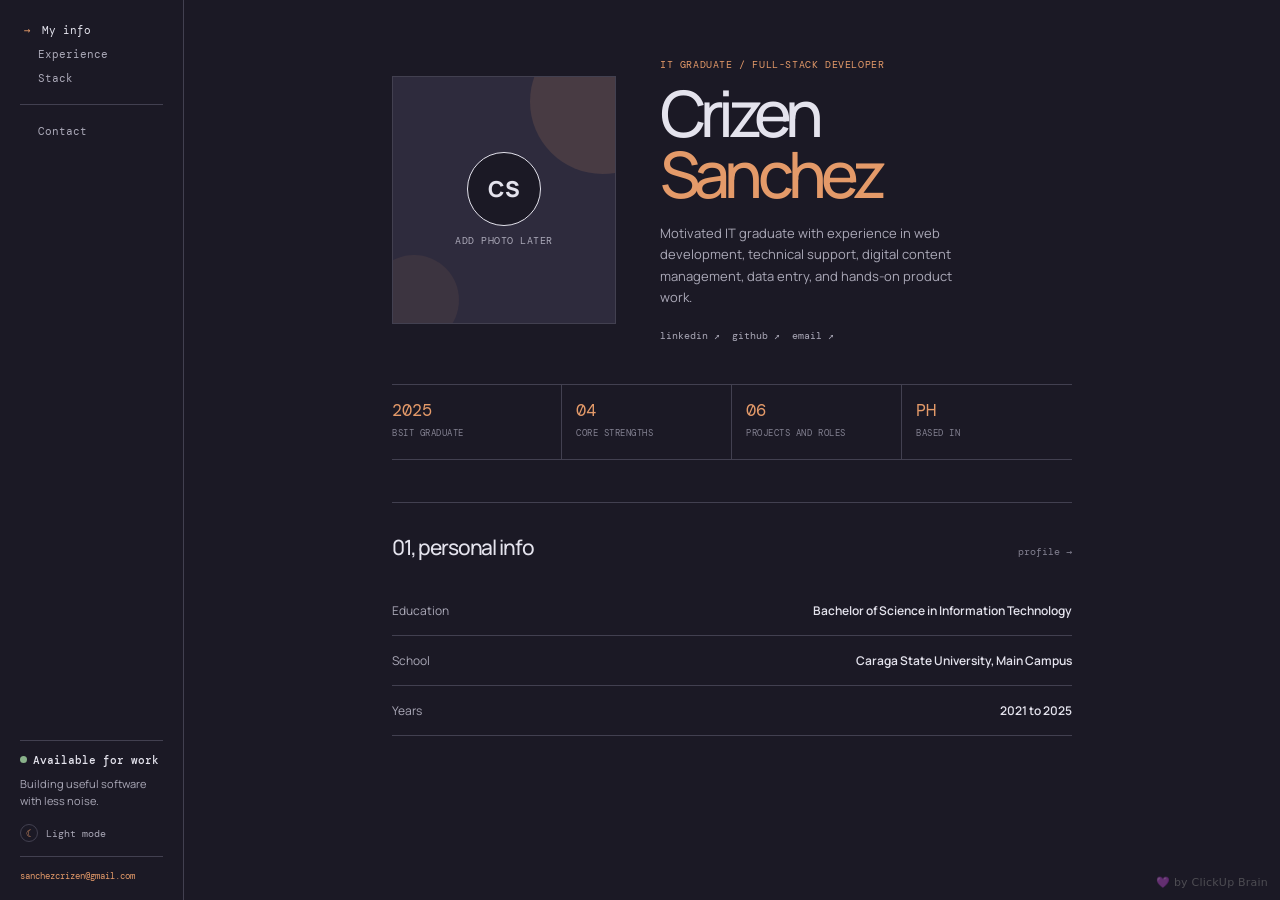
==== index.html @ 715af6ef "web" ====
<!doctype html>
<html lang="en" data-theme="dark">
<head>
<!-- skill:chrome -->
<style>
/* Credit line — bottom-right */
.design-ui-credit {
  position: fixed;
  bottom: 12px;
  right: 12px;
  font: 11px/1 system-ui, sans-serif;
  color: rgba(128,128,128,0.5);
  pointer-events: none;
  z-index: 2147483647;
  transition: opacity 0.4s ease;
  user-select: none;
  letter-spacing: 0.02em;
}

/* Hide chrome on touch devices */
@media (hover: none) {
  .design-ui-credit { display: none; }
}

/* Print fixes */
@media print {
  * {
    transition: none !important;
    animation: none !important;
    box-shadow: none !important;
  }
  body {
    print-color-adjust: exact;
    -webkit-print-color-adjust: exact;
  }
  .design-ui-credit { display: none !important; }
}

</style>
<script>
(function () {
    // Design-ui pages are single compositions, so the whole body is editable.
    function markEditable() {
        document.body.classList.add('artifact-editable');
    }

    // Credit badge with idle-fade. Hover devices only.
    function initChromeUI() {
        if (!matchMedia('(hover: hover)').matches) return;

        var credit = document.createElement('div');
        credit.className = 'design-ui-credit';
        credit.setAttribute('aria-hidden', 'true');
        credit.innerHTML = '\u{1F49C} by ClickUp Brain';
        document.body.appendChild(credit);

        var timer = null;
        var fade = function (out) { credit.style.opacity = out ? '0' : ''; };
        fade(true);
        var show = function () {
            fade(false);
            clearTimeout(timer);
            timer = setTimeout(function () { fade(true); }, 3000);
        };
        document.addEventListener('mousemove', show);
        show();
    }

    function init() {
        markEditable();
        initChromeUI();
    }

    if (document.readyState === 'loading') {
        document.addEventListener('DOMContentLoaded', init);
    } else {
        init();
    }
})();

</script>
<!-- /skill:chrome -->
<meta charset="UTF-8" />
<meta name="viewport" content="width=device-width, initial-scale=1.0" />
<meta name="description" content="Crizen Ronne B. Sanchez, IT graduate and full-stack web developer." />
<title>Crizen Sanchez | Portfolio</title>
<link rel="preconnect" href="https://fonts.googleapis.com" /><link rel="preconnect" href="https://fonts.gstatic.com" crossorigin />
<link href="https://fonts.googleapis.com/css2?family=DM+Mono:wght@400;500&family=Manrope:wght@400;500;600;700;800&display=swap" rel="stylesheet" />
<style>
:root{--bg:oklch(22% .024 292);--surface:oklch(26% .028 292);--surface2:oklch(30% .032 292);--ink:oklch(92% .014 292);--muted:oklch(74% .022 292);--soft:oklch(61% .024 292);--line:oklch(38% .028 292);--accent:oklch(75% .11 54);--green:oklch(72% .07 145);--mono:"DM Mono",monospace;--sans:"Manrope",system-ui,sans-serif;--sidebar:184px;--content:680px;--ease:cubic-bezier(.16,1,.3,1)}
:root[data-theme="light"]{--bg:oklch(98% .012 292);--surface:oklch(99% .006 292);--surface2:oklch(94% .022 292);--ink:oklch(24% .026 292);--muted:oklch(53% .024 292);--soft:oklch(67% .022 292);--line:oklch(88% .024 292);--accent:oklch(53% .14 42);--green:oklch(48% .09 145)}
*{box-sizing:border-box}html{min-width:320px;background:var(--bg);color-scheme:dark}html[data-theme="light"]{color-scheme:light}body{margin:0;background:var(--bg);color:var(--ink);font:14px/1.6 var(--sans);transition:background .26s ease,color .26s ease}a{color:inherit;text-decoration:none}button{font:inherit}h1,h2,h3,p{margin:0}h1,h2,h3{text-wrap:balance}.mono{font-family:var(--mono);letter-spacing:.04em}.muted{color:var(--muted)}button:focus-visible,a:focus-visible{outline:2px solid var(--accent);outline-offset:4px}
.sidebar{position:fixed;inset:0 auto 0 0;width:var(--sidebar);display:flex;flex-direction:column;justify-content:space-between;padding:19px 20px 18px;border-right:1px solid var(--line);background:var(--bg);z-index:10}.primary-nav{display:grid;gap:2px}.nav-group{display:grid;gap:2px;padding-bottom:15px;margin-bottom:13px;border-bottom:1px solid var(--line)}.nav-group:last-child{padding-bottom:0;margin-bottom:0;border:0}.nav-button{display:flex;align-items:center;gap:9px;width:100%;padding:4px 0;border:0;background:transparent;color:var(--muted);text-align:left;cursor:pointer;font:11px var(--mono);transition:color .15s,transform .18s var(--ease)}.nav-button:hover,.nav-button.active{color:var(--ink)}.nav-button.active{transform:translateX(4px)}.nav-button.active:before{content:"→";width:9px;color:var(--accent)}.nav-button:not(.active):before{content:"";width:9px}.sidebar-bottom{display:grid;gap:14px}.presence{display:grid;gap:8px;padding-top:12px;border-top:1px solid var(--line);color:var(--muted);font-size:11px}.presence strong{color:var(--ink);font:11px var(--mono);font-weight:500}.presence-row{display:flex;gap:6px;align-items:center}.dot{width:7px;height:7px;border-radius:50%;background:var(--green)}.theme-toggle{display:flex;align-items:center;gap:8px;width:100%;padding:0;border:0;background:transparent;color:var(--muted);cursor:pointer;text-align:left;font:10px var(--mono)}.theme-toggle:hover{color:var(--ink)}.theme-icon{width:18px;height:18px;display:grid;place-items:center;border:1px solid var(--line);border-radius:50%;color:var(--accent)}.sidebar-email{display:block;padding-top:13px;border-top:1px solid var(--line);font:9px var(--mono);overflow-wrap:anywhere;color:var(--accent)}
.main{min-height:100vh;margin-left:var(--sidebar);padding:58px 28px 100px}.content{width:min(var(--content),100%);margin:0 auto}.view{display:none;animation:enter .36s var(--ease) both}.view.active{display:block}@keyframes enter{from{opacity:0;transform:translateY(8px)}to{opacity:1;transform:none}}.home-header{display:grid;grid-template-columns:240px 1fr;gap:28px;align-items:center;padding-bottom:42px;border-bottom:1px solid var(--line)}.portrait{width:224px;height:248px;display:grid;place-items:center;position:relative;overflow:hidden;padding:0;border:1px solid var(--line);background:var(--surface2);color:var(--muted);cursor:pointer}.portrait:before{content:"";position:absolute;width:145px;height:145px;right:-60px;top:-48px;border-radius:50%;background:var(--accent);opacity:.14}.portrait:after{content:"";position:absolute;width:90px;height:90px;left:-24px;bottom:-22px;border-radius:50%;background:var(--accent);opacity:.08}.portrait-placeholder{display:grid;place-items:center;gap:8px;text-align:center;position:relative;z-index:1}.initials{width:74px;height:74px;display:grid;place-items:center;border:1px solid var(--ink);border-radius:50%;background:var(--bg);color:var(--ink);font-size:22px;font-weight:800}.portrait-placeholder span:last-child,.hint{font:10px var(--mono);letter-spacing:.05em;text-transform:uppercase}.portrait img{display:none;width:100%;height:100%;object-fit:cover;position:relative;z-index:2}.portrait.has-image .portrait-placeholder{display:none}.portrait.has-image img{display:block}.hint{position:absolute;right:10px;bottom:10px;left:10px;z-index:3;padding:8px;border:1px solid var(--line);background:var(--surface);color:var(--ink);opacity:0;transform:translateY(5px);transition:opacity .18s,transform .18s var(--ease)}.portrait:hover .hint,.portrait:focus-visible .hint{opacity:1;transform:none}.eyebrow{color:var(--accent);font:10px var(--mono);letter-spacing:.06em;text-transform:uppercase}.home-title{margin-top:11px;font-size:clamp(2.5rem,5vw,4.2rem);line-height:.96;letter-spacing:-.09em;font-weight:500}.home-title em,.page-title em{font-style:normal;color:var(--accent)}.home-copy{max-width:38ch;margin-top:18px;color:var(--muted);font-size:13px;line-height:1.65}.socials{display:flex;flex-wrap:wrap;gap:12px;margin-top:20px;color:var(--muted);font:10px var(--mono)}.socials a:hover,.email:hover{color:var(--accent)}.stats{display:grid;grid-template-columns:repeat(4,1fr);border-bottom:1px solid var(--line)}.stat{min-height:74px;padding:17px 12px 14px 0;border-right:1px solid var(--line)}.stat+.stat{padding-left:14px}.stat:last-child{border:0}.stat-value{display:block;color:var(--accent);font:17px/1 var(--mono)}.stat-label{display:block;margin-top:8px;color:var(--soft);font:9px var(--mono);letter-spacing:.06em;text-transform:uppercase}.rule{height:1px;margin:42px 0 34px;background:var(--line)}.kicker{display:flex;justify-content:space-between;gap:20px;align-items:baseline;margin-bottom:28px}.section-title{font-size:21px;line-height:1;letter-spacing:-.055em;font-weight:500}.section-note{color:var(--soft);font:10px var(--mono)}.page-title{font-size:30px;line-height:1;letter-spacing:-.07em;font-weight:500}.intro,.stack-intro{max-width:590px;margin-top:23px;color:var(--muted);line-height:1.7}.experience-list{position:relative;margin-top:34px;padding-left:56px}.experience-list:before{content:"";position:absolute;top:0;bottom:0;left:20px;width:1px;background:var(--line)}.experience-item{position:relative;padding-bottom:38px}.experience-item:last-child{padding-bottom:0}.badge{position:absolute;left:-56px;top:0;width:40px;height:40px;display:grid;place-items:center;border:1px solid var(--line);border-radius:11px;background:var(--surface);color:var(--accent);font:10px var(--mono)}.company{font-size:16px;font-weight:700;letter-spacing:-.03em}.role,.date{color:var(--muted);font:10px var(--mono)}.role{margin-top:4px}.date{margin-top:17px;color:var(--soft);text-transform:uppercase}.experience-item p{max-width:590px;margin-top:12px;color:var(--muted);line-height:1.7}.location{display:inline-flex;margin-top:10px;color:var(--accent);font:10px var(--mono)}.chips{display:flex;flex-wrap:wrap;gap:8px}.chip{padding:7px 9px;border:1px solid var(--line);border-radius:6px;color:var(--muted);font:10px var(--mono);background:var(--surface)}.stack-groups{display:grid;gap:10px;margin-top:36px}.stack-group{padding:20px;background:var(--surface);border:1px solid var(--line);border-radius:12px;transition:transform .18s var(--ease),border-color .18s ease}.stack-group:hover{transform:translateY(-3px);border-color:var(--accent)}.stack-group:first-child{border-top:2px solid var(--accent)}.stack-group-head{display:flex;align-items:baseline;justify-content:space-between;gap:16px;margin-bottom:16px}.stack-group-title{font-size:16px;letter-spacing:-.03em;font-weight:600}.stack-group-note{color:var(--soft);font:10px var(--mono);text-transform:uppercase}.stack-group .chip{background:var(--surface2)}.info-line{display:flex;justify-content:space-between;gap:20px;padding:15px 0;border-bottom:1px solid var(--line);color:var(--muted);font-size:12px}.info-line strong{color:var(--ink);font-weight:600;text-align:right}.contact-box{margin-top:44px;padding:25px 0;border-top:1px solid var(--line);border-bottom:1px solid var(--line);color:var(--muted)}.email{display:inline-flex;margin-top:23px;color:var(--ink);font:12px var(--mono);border-bottom:1px solid var(--accent)}.mobile-bar,.mobile-nav{display:none}
@media(max-width:760px){:root{--sidebar:0px}.sidebar{position:sticky;inset:0 0 auto;width:100%;height:auto;display:block;padding:15px 18px;border-right:0;border-bottom:1px solid var(--line)}.primary-nav,.sidebar-bottom{display:none}.mobile-bar{display:flex;align-items:center;justify-content:space-between;gap:12px;margin-top:0}.mobile-actions{display:flex;align-items:center;gap:14px}.mobile-bar button{padding:0;border:0;background:transparent;color:var(--muted);cursor:pointer;font:11px var(--mono)}.mobile-theme{display:inline-flex;align-items:center;gap:5px}.mobile-nav{margin-top:12px;padding-top:12px;border-top:1px solid var(--line)}.mobile-nav.open{display:grid;gap:4px}.mobile-nav .nav-button{padding:6px 0}.main{margin-left:0;padding:44px 20px 70px}.home-header{grid-template-columns:1fr;gap:25px}.portrait{width:160px;height:180px}.stats{grid-template-columns:repeat(2,1fr)}.stat:nth-child(2){border-right:0}.stat:nth-child(3),.stat:nth-child(4){border-top:1px solid var(--line)}.stat:nth-child(3){padding-left:0}.stat:nth-child(4){padding-left:14px}.stack-group-head{display:block}.stack-group-note{display:block;margin-top:6px}.info-line{display:block}.info-line strong{display:block;margin-top:4px;text-align:left}}
@media(prefers-reduced-motion:reduce){*,*::before,*::after{transition-duration:.01ms!important;animation-duration:.01ms!important}}
</style>
</head>
<body>
<aside class="sidebar"><div><nav class="primary-nav" aria-label="Portfolio navigation"><div class="nav-group"><button class="nav-button active" type="button" data-view="profile">My info</button><button class="nav-button" type="button" data-view="experience">Experience</button><button class="nav-button" type="button" data-view="stack">Stack</button></div><div class="nav-group"><button class="nav-button" type="button" data-view="contact">Contact</button></div></nav><div class="mobile-bar"><span class="mono muted">Portfolio / 2026</span><div class="mobile-actions"><button class="mobile-theme" id="mobile-theme-toggle" type="button" aria-pressed="false"><span id="mobile-theme-icon">☾</span><span id="mobile-theme-label">Light</span></button><button id="mobile-toggle" type="button" aria-expanded="false" aria-controls="mobile-nav">Menu +</button></div></div><nav class="mobile-nav" id="mobile-nav" aria-label="Mobile portfolio navigation"><button class="nav-button active" type="button" data-view="profile">My info</button><button class="nav-button" type="button" data-view="experience">Experience</button><button class="nav-button" type="button" data-view="stack">Stack</button><button class="nav-button" type="button" data-view="contact">Contact</button></nav></div><div class="sidebar-bottom"><div class="presence"><div class="presence-row"><span class="dot"></span><strong>Available for work</strong></div><span>Building useful software with less noise.</span></div><button class="theme-toggle" id="theme-toggle" type="button" aria-pressed="false"><span class="theme-icon" id="theme-icon">☾</span><span id="theme-label">Light mode</span></button><a class="sidebar-email" href="mailto:sanchezcrizen@gmail.com">sanchezcrizen@gmail.com</a></div></aside>
<main class="main"><div class="content">
<section class="view active" id="profile"><div class="home-header"><input id="photo-input" type="file" accept="image/*" hidden /><button class="portrait" id="portrait" type="button" aria-label="Choose a profile picture"><span class="portrait-placeholder"><span class="initials">CS</span><span>Add photo later</span></span><img id="photo" alt="Crizen Sanchez profile" /><span class="hint">Click to choose an image</span></button><div><div class="eyebrow">IT graduate / full-stack developer</div><h1 class="home-title">Crizen<br /><em>Sanchez</em></h1><p class="home-copy">Motivated IT graduate with experience in web development, technical support, digital content management, data entry, and hands-on product work.</p><div class="socials"><a href="https://www.linkedin.com/in/crizen-sanchez-63917b255" target="_blank" rel="noreferrer">linkedin ↗</a><a href="https://github.com/" target="_blank" rel="noreferrer">github ↗</a><a href="mailto:sanchezcrizen@gmail.com">email ↗</a></div></div></div><div class="stats"><div class="stat"><span class="stat-value">2025</span><span class="stat-label">BSIT graduate</span></div><div class="stat"><span class="stat-value">04</span><span class="stat-label">core strengths</span></div><div class="stat"><span class="stat-value">06</span><span class="stat-label">projects and roles</span></div><div class="stat"><span class="stat-value">PH</span><span class="stat-label">based in</span></div></div><div class="rule"></div><div class="kicker"><h2 class="section-title">01, personal info</h2><span class="section-note">profile →</span></div><div class="info-line"><span>Education</span><strong>Bachelor of Science in Information Technology</strong></div><div class="info-line"><span>School</span><strong>Caraga State University, Main Campus</strong></div><div class="info-line"><span>Years</span><strong>2021 to 2025</strong></div></section>
<section class="view" id="experience"><div class="eyebrow">from the resume</div><h1 class="page-title">Experience</h1><p class="intro">A mix of internships, support work, freelance testing, creative production, and product development.</p><div class="experience-list"><article class="experience-item"><div class="badge">01</div><h2 class="company">Clinic System</h2><div class="role">Project-based / frontend</div><div class="date">Current project</div><p>Developed a real-time queue dashboard with dynamic status updates, priority sorting, and live wait-time displays. Built responsive patient registration, tabbed patient profiles, multi-tab consultation flows, and reusable DataTable actions for Start, Hold, Resume, and No Show.</p><div class="chips" style="margin-top:14px"><span class="chip">Next.js</span><span class="chip">React</span><span class="chip">Supabase</span><span class="chip">TypeScript</span></div></article><article class="experience-item"><div class="badge">02</div><h2 class="company">AI Image and Video Content Generator</h2><div class="role">Creative production</div><div class="date">January 2026 to March 2026</div><p>Generated hyper-realistic AI images and videos using Google Flow, Nano Banana Pro, and Veo 3. Produced short-form video content from written scripts and managed a repeatable workflow delivering 6 or more finished videos and images per day.</p><div class="chips" style="margin-top:14px"><span class="chip">Google Flow</span><span class="chip">Nano Banana Pro</span><span class="chip">Veo 3</span></div></article><article class="experience-item"><div class="badge">03</div><h2 class="company">App Tester</h2><div class="role">Freelance / project-based</div><div class="date">Project-based</div><p>Tested application features for functionality and performance, documented bugs and crashes, evaluated user interfaces, followed test cases, and provided clear feedback to support development.</p><div class="chips" style="margin-top:14px"><span class="chip">QA testing</span><span class="chip">Bug reporting</span><span class="chip">UX review</span></div></article><article class="experience-item"><div class="badge">04</div><h2 class="company">Online Chat Support / Account Handler</h2><div class="role">Client support</div><div class="date">July 2025 to September 2025</div><p>Managed client accounts, responded to messages in real time, handled high-volume conversations while meeting response targets, followed communication guidelines, and assisted with online profiles and user interactions.</p></article><article class="experience-item"><div class="badge">05</div><h2 class="company">Technology Transfer and Licensing Office</h2><div class="role">Internship</div><div class="date">January 2025 to June 2025</div><a class="location" href="https://www.carsu.edu.ph/" target="_blank" rel="noreferrer">Caraga State University - Main ↗</a><p>Designed and launched a Google Site webpage, contributed to the CARAGA RAISE Program website and DOST PCAARRD RTMS content build-up, transferred IP files to the website, validated content with project leads, and supported the digital restructuring of the RAISE Program’s online presence.</p><div class="chips" style="margin-top:14px"><span class="chip">Web content</span><span class="chip">IP documentation</span><span class="chip">Google Sites</span></div></article></div></section>
<section class="view" id="stack"><div class="eyebrow">the tools behind the work</div><h1 class="page-title">Tech stack</h1><p class="stack-intro">Grouped by what you actually use, not a random pile of technologies.</p><div class="stack-groups"><section class="stack-group"><div class="stack-group-head"><h2 class="stack-group-title">Frontend development</h2><span class="stack-group-note">Interfaces and styling</span></div><div class="chips"><span class="chip">HTML</span><span class="chip">CSS</span><span class="chip">JavaScript</span><span class="chip">React.js</span><span class="chip">Next.js</span><span class="chip">Tailwind CSS</span></div></section><section class="stack-group"><div class="stack-group-head"><h2 class="stack-group-title">Backend and data</h2><span class="stack-group-note">Application logic</span></div><div class="chips"><span class="chip">Node.js</span><span class="chip">Express</span><span class="chip">Supabase</span><span class="chip">PostgreSQL</span><span class="chip">TypeScript</span><span class="chip">REST APIs</span></div></section><section class="stack-group"><div class="stack-group-head"><h2 class="stack-group-title">Programming foundations</h2><span class="stack-group-note">Languages</span></div><div class="chips"><span class="chip">C</span><span class="chip">Java</span><span class="chip">PHP</span></div></section><section class="stack-group"><div class="stack-group-head"><h2 class="stack-group-title">Testing and quality</h2><span class="stack-group-note">Reliable releases</span></div><div class="chips"><span class="chip">App testing</span><span class="chip">Test cases</span><span class="chip">Bug reporting</span><span class="chip">UX review</span><span class="chip">Attention to detail</span></div></section><section class="stack-group"><div class="stack-group-head"><h2 class="stack-group-title">Content and support</h2><span class="stack-group-note">Operations</span></div><div class="chips"><span class="chip">Google Sites</span><span class="chip">Web content management</span><span class="chip">Data entry</span><span class="chip">File management</span><span class="chip">Email and chat support</span><span class="chip">Technical support</span></div></section><section class="stack-group"><div class="stack-group-head"><h2 class="stack-group-title">AI creative tools</h2><span class="stack-group-note">Image and video</span></div><div class="chips"><span class="chip">Google Flow</span><span class="chip">Nano Banana Pro</span><span class="chip">Veo 3.1</span></div></section><section class="stack-group"><div class="stack-group-head"><h2 class="stack-group-title">Professional strengths</h2><span class="stack-group-note">How you work</span></div><div class="chips"><span class="chip">Critical thinking</span><span class="chip">Team collaboration</span><span class="chip">Fast learner</span></div></section></div></section>
<section class="view" id="contact"><div class="eyebrow">let’s talk</div><h1 class="page-title">Contact</h1><p class="intro">For web development, technical support, content work, app testing, or a good product problem.</p><div class="contact-box"><p>Kitcharao, 8609, Philippines</p><a class="email" href="mailto:sanchezcrizen@gmail.com">sanchezcrizen@gmail.com ↗</a><a class="email" href="https://www.linkedin.com/in/crizen-sanchez-63917b255" target="_blank" rel="noreferrer">linkedin.com/in/crizen-sanchez-63917b255 ↗</a></div></section>
</div></main>
<script>
(()=>{const root=document.documentElement,themeButtons=[document.getElementById('theme-toggle'),document.getElementById('mobile-theme-toggle')],themeLabel=document.getElementById('theme-label'),themeIcon=document.getElementById('theme-icon'),mobileThemeLabel=document.getElementById('mobile-theme-label'),mobileThemeIcon=document.getElementById('mobile-theme-icon'),mobileNav=document.getElementById('mobile-nav'),mobileToggle=document.getElementById('mobile-toggle'),views=[...document.querySelectorAll('.view')],buttons=[...document.querySelectorAll('[data-view]')];try{if(localStorage.getItem('crizen-theme')==='light')root.dataset.theme='light'}catch(e){}function sync(){const light=root.dataset.theme==='light';themeLabel.textContent=light?'Dark mode':'Light mode';themeIcon.textContent=light?'☀':'☾';mobileThemeLabel.textContent=light?'Dark':'Light';mobileThemeIcon.textContent=light?'☀':'☾';themeButtons.forEach(b=>b.setAttribute('aria-pressed',String(light)))}themeButtons.forEach(b=>b.addEventListener('click',()=>{root.dataset.theme=root.dataset.theme==='light'?'dark':'light';try{localStorage.setItem('crizen-theme',root.dataset.theme)}catch(e){}sync()}));sync();function show(name,hash=true){const target=document.getElementById(name)||document.getElementById('profile');views.forEach(v=>v.classList.toggle('active',v===target));buttons.forEach(b=>{const active=b.dataset.view===target.id;b.classList.toggle('active',active);if(active)b.setAttribute('aria-current','page');else b.removeAttribute('aria-current')});document.title=`${target.id==='profile'?'My info':target.querySelector('.page-title')?.textContent||target.id} | Crizen Sanchez`;mobileNav.classList.remove('open');mobileToggle.setAttribute('aria-expanded','false');mobileToggle.textContent='Menu +';if(hash){try{history.replaceState(null,'','#'+target.id)}catch(e){location.hash=target.id}}}buttons.forEach(b=>b.addEventListener('click',()=>show(b.dataset.view)));window.addEventListener('hashchange',()=>show(location.hash.slice(1),false));mobileToggle.addEventListener('click',()=>{const open=mobileNav.classList.toggle('open');mobileToggle.setAttribute('aria-expanded',String(open));mobileToggle.textContent=open?'Close ×':'Menu +'});const initial=location.hash.slice(1);show(['profile','experience','stack','contact'].includes(initial)?initial:'profile',false);const input=document.getElementById('photo-input'),portrait=document.getElementById('portrait'),photo=document.getElementById('photo');try{const saved=localStorage.getItem('crizen-photo');if(saved){photo.src=saved;portrait.classList.add('has-image')}}catch(e){}portrait.addEventListener('click',()=>input.click());input.addEventListener('change',e=>{const file=e.target.files&&e.target.files[0];if(!file||!file.type.startsWith('image/'))return;const reader=new FileReader();reader.onload=()=>{const result=String(reader.result);photo.src=result;portrait.classList.add('has-image');try{localStorage.setItem('crizen-photo',result)}catch(e){}};reader.readAsDataURL(file)})})();
</script>
</body>
</html>
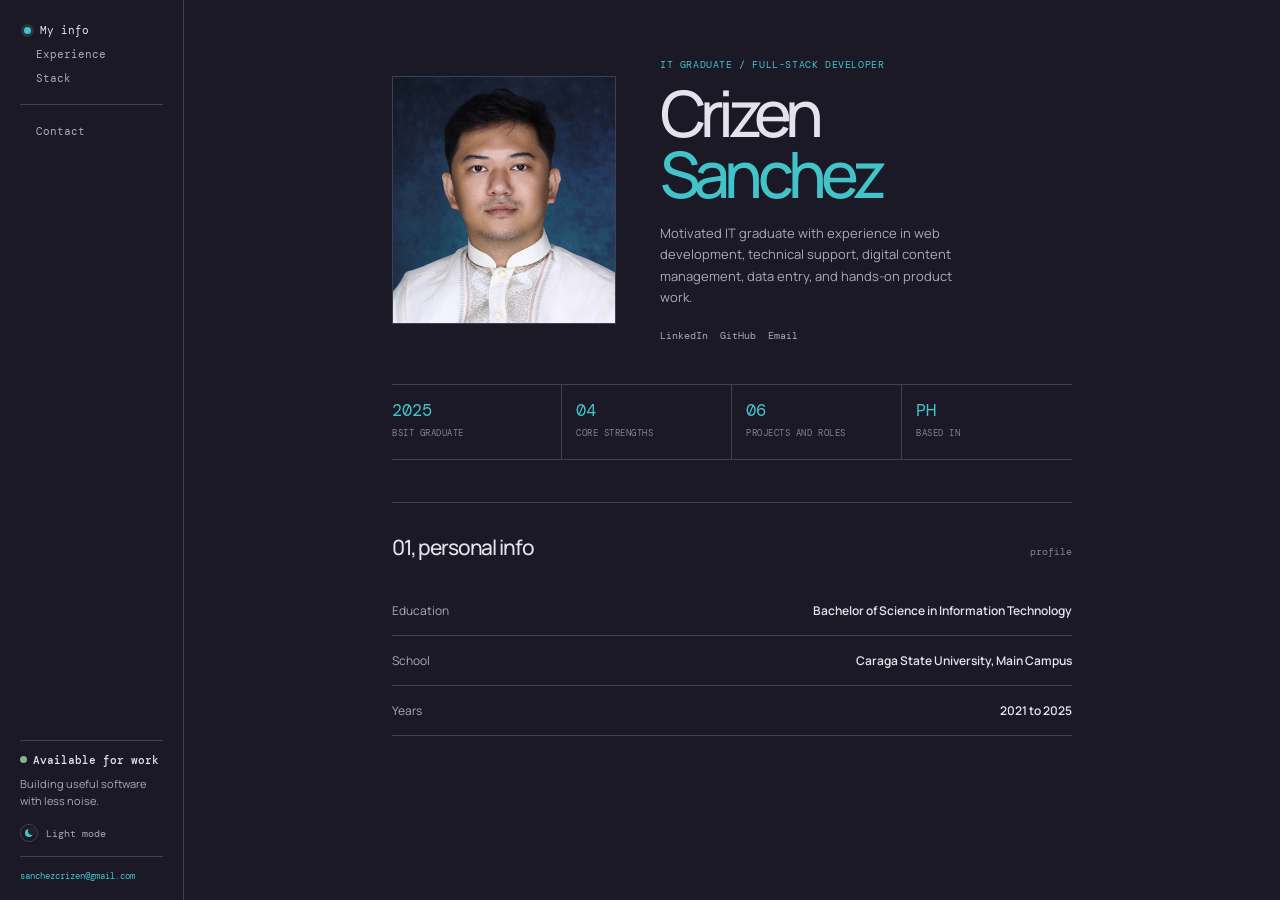
==== commit fc3c7a92: "ready" ====
--- a/index.html
+++ b/index.html
@@ -45,26 +45,7 @@
     }
 
     // Credit badge with idle-fade. Hover devices only.
-    function initChromeUI() {
-        if (!matchMedia('(hover: hover)').matches) return;
-
-        var credit = document.createElement('div');
-        credit.className = 'design-ui-credit';
-        credit.setAttribute('aria-hidden', 'true');
-        credit.innerHTML = '\u{1F49C} by ClickUp Brain';
-        document.body.appendChild(credit);
-
-        var timer = null;
-        var fade = function (out) { credit.style.opacity = out ? '0' : ''; };
-        fade(true);
-        var show = function () {
-            fade(false);
-            clearTimeout(timer);
-            timer = setTimeout(function () { fade(true); }, 3000);
-        };
-        document.addEventListener('mousemove', show);
-        show();
-    }
+    
 
     function init() {
         markEditable();
@@ -80,32 +61,110 @@
 
 </script>
 <!-- /skill:chrome -->
-<meta charset="UTF-8" />
-<meta name="viewport" content="width=device-width, initial-scale=1.0" />
-<meta name="description" content="Crizen Ronne B. Sanchez, IT graduate and full-stack web developer." />
-<title>Crizen Sanchez | Portfolio</title>
-<link rel="preconnect" href="https://fonts.googleapis.com" /><link rel="preconnect" href="https://fonts.gstatic.com" crossorigin />
-<link href="https://fonts.googleapis.com/css2?family=DM+Mono:wght@400;500&family=Manrope:wght@400;500;600;700;800&display=swap" rel="stylesheet" />
-<style>
-:root{--bg:oklch(22% .024 292);--surface:oklch(26% .028 292);--surface2:oklch(30% .032 292);--ink:oklch(92% .014 292);--muted:oklch(74% .022 292);--soft:oklch(61% .024 292);--line:oklch(38% .028 292);--accent:oklch(75% .11 54);--green:oklch(72% .07 145);--mono:"DM Mono",monospace;--sans:"Manrope",system-ui,sans-serif;--sidebar:184px;--content:680px;--ease:cubic-bezier(.16,1,.3,1)}
-:root[data-theme="light"]{--bg:oklch(98% .012 292);--surface:oklch(99% .006 292);--surface2:oklch(94% .022 292);--ink:oklch(24% .026 292);--muted:oklch(53% .024 292);--soft:oklch(67% .022 292);--line:oklch(88% .024 292);--accent:oklch(53% .14 42);--green:oklch(48% .09 145)}
-*{box-sizing:border-box}html{min-width:320px;background:var(--bg);color-scheme:dark}html[data-theme="light"]{color-scheme:light}body{margin:0;background:var(--bg);color:var(--ink);font:14px/1.6 var(--sans);transition:background .26s ease,color .26s ease}a{color:inherit;text-decoration:none}button{font:inherit}h1,h2,h3,p{margin:0}h1,h2,h3{text-wrap:balance}.mono{font-family:var(--mono);letter-spacing:.04em}.muted{color:var(--muted)}button:focus-visible,a:focus-visible{outline:2px solid var(--accent);outline-offset:4px}
-.sidebar{position:fixed;inset:0 auto 0 0;width:var(--sidebar);display:flex;flex-direction:column;justify-content:space-between;padding:19px 20px 18px;border-right:1px solid var(--line);background:var(--bg);z-index:10}.primary-nav{display:grid;gap:2px}.nav-group{display:grid;gap:2px;padding-bottom:15px;margin-bottom:13px;border-bottom:1px solid var(--line)}.nav-group:last-child{padding-bottom:0;margin-bottom:0;border:0}.nav-button{display:flex;align-items:center;gap:9px;width:100%;padding:4px 0;border:0;background:transparent;color:var(--muted);text-align:left;cursor:pointer;font:11px var(--mono);transition:color .15s,transform .18s var(--ease)}.nav-button:hover,.nav-button.active{color:var(--ink)}.nav-button.active{transform:translateX(4px)}.nav-button.active:before{content:"→";width:9px;color:var(--accent)}.nav-button:not(.active):before{content:"";width:9px}.sidebar-bottom{display:grid;gap:14px}.presence{display:grid;gap:8px;padding-top:12px;border-top:1px solid var(--line);color:var(--muted);font-size:11px}.presence strong{color:var(--ink);font:11px var(--mono);font-weight:500}.presence-row{display:flex;gap:6px;align-items:center}.dot{width:7px;height:7px;border-radius:50%;background:var(--green)}.theme-toggle{display:flex;align-items:center;gap:8px;width:100%;padding:0;border:0;background:transparent;color:var(--muted);cursor:pointer;text-align:left;font:10px var(--mono)}.theme-toggle:hover{color:var(--ink)}.theme-icon{width:18px;height:18px;display:grid;place-items:center;border:1px solid var(--line);border-radius:50%;color:var(--accent)}.sidebar-email{display:block;padding-top:13px;border-top:1px solid var(--line);font:9px var(--mono);overflow-wrap:anywhere;color:var(--accent)}
-.main{min-height:100vh;margin-left:var(--sidebar);padding:58px 28px 100px}.content{width:min(var(--content),100%);margin:0 auto}.view{display:none;animation:enter .36s var(--ease) both}.view.active{display:block}@keyframes enter{from{opacity:0;transform:translateY(8px)}to{opacity:1;transform:none}}.home-header{display:grid;grid-template-columns:240px 1fr;gap:28px;align-items:center;padding-bottom:42px;border-bottom:1px solid var(--line)}.portrait{width:224px;height:248px;display:grid;place-items:center;position:relative;overflow:hidden;padding:0;border:1px solid var(--line);background:var(--surface2);color:var(--muted);cursor:pointer}.portrait:before{content:"";position:absolute;width:145px;height:145px;right:-60px;top:-48px;border-radius:50%;background:var(--accent);opacity:.14}.portrait:after{content:"";position:absolute;width:90px;height:90px;left:-24px;bottom:-22px;border-radius:50%;background:var(--accent);opacity:.08}.portrait-placeholder{display:grid;place-items:center;gap:8px;text-align:center;position:relative;z-index:1}.initials{width:74px;height:74px;display:grid;place-items:center;border:1px solid var(--ink);border-radius:50%;background:var(--bg);color:var(--ink);font-size:22px;font-weight:800}.portrait-placeholder span:last-child,.hint{font:10px var(--mono);letter-spacing:.05em;text-transform:uppercase}.portrait img{display:none;width:100%;height:100%;object-fit:cover;position:relative;z-index:2}.portrait.has-image .portrait-placeholder{display:none}.portrait.has-image img{display:block}.hint{position:absolute;right:10px;bottom:10px;left:10px;z-index:3;padding:8px;border:1px solid var(--line);background:var(--surface);color:var(--ink);opacity:0;transform:translateY(5px);transition:opacity .18s,transform .18s var(--ease)}.portrait:hover .hint,.portrait:focus-visible .hint{opacity:1;transform:none}.eyebrow{color:var(--accent);font:10px var(--mono);letter-spacing:.06em;text-transform:uppercase}.home-title{margin-top:11px;font-size:clamp(2.5rem,5vw,4.2rem);line-height:.96;letter-spacing:-.09em;font-weight:500}.home-title em,.page-title em{font-style:normal;color:var(--accent)}.home-copy{max-width:38ch;margin-top:18px;color:var(--muted);font-size:13px;line-height:1.65}.socials{display:flex;flex-wrap:wrap;gap:12px;margin-top:20px;color:var(--muted);font:10px var(--mono)}.socials a:hover,.email:hover{color:var(--accent)}.stats{display:grid;grid-template-columns:repeat(4,1fr);border-bottom:1px solid var(--line)}.stat{min-height:74px;padding:17px 12px 14px 0;border-right:1px solid var(--line)}.stat+.stat{padding-left:14px}.stat:last-child{border:0}.stat-value{display:block;color:var(--accent);font:17px/1 var(--mono)}.stat-label{display:block;margin-top:8px;color:var(--soft);font:9px var(--mono);letter-spacing:.06em;text-transform:uppercase}.rule{height:1px;margin:42px 0 34px;background:var(--line)}.kicker{display:flex;justify-content:space-between;gap:20px;align-items:baseline;margin-bottom:28px}.section-title{font-size:21px;line-height:1;letter-spacing:-.055em;font-weight:500}.section-note{color:var(--soft);font:10px var(--mono)}.page-title{font-size:30px;line-height:1;letter-spacing:-.07em;font-weight:500}.intro,.stack-intro{max-width:590px;margin-top:23px;color:var(--muted);line-height:1.7}.experience-list{position:relative;margin-top:34px;padding-left:56px}.experience-list:before{content:"";position:absolute;top:0;bottom:0;left:20px;width:1px;background:var(--line)}.experience-item{position:relative;padding-bottom:38px}.experience-item:last-child{padding-bottom:0}.badge{position:absolute;left:-56px;top:0;width:40px;height:40px;display:grid;place-items:center;border:1px solid var(--line);border-radius:11px;background:var(--surface);color:var(--accent);font:10px var(--mono)}.company{font-size:16px;font-weight:700;letter-spacing:-.03em}.role,.date{color:var(--muted);font:10px var(--mono)}.role{margin-top:4px}.date{margin-top:17px;color:var(--soft);text-transform:uppercase}.experience-item p{max-width:590px;margin-top:12px;color:var(--muted);line-height:1.7}.location{display:inline-flex;margin-top:10px;color:var(--accent);font:10px var(--mono)}.chips{display:flex;flex-wrap:wrap;gap:8px}.chip{padding:7px 9px;border:1px solid var(--line);border-radius:6px;color:var(--muted);font:10px var(--mono);background:var(--surface)}.stack-groups{display:grid;gap:10px;margin-top:36px}.stack-group{padding:20px;background:var(--surface);border:1px solid var(--line);border-radius:12px;transition:transform .18s var(--ease),border-color .18s ease}.stack-group:hover{transform:translateY(-3px);border-color:var(--accent)}.stack-group:first-child{border-top:2px solid var(--accent)}.stack-group-head{display:flex;align-items:baseline;justify-content:space-between;gap:16px;margin-bottom:16px}.stack-group-title{font-size:16px;letter-spacing:-.03em;font-weight:600}.stack-group-note{color:var(--soft);font:10px var(--mono);text-transform:uppercase}.stack-group .chip{background:var(--surface2)}.info-line{display:flex;justify-content:space-between;gap:20px;padding:15px 0;border-bottom:1px solid var(--line);color:var(--muted);font-size:12px}.info-line strong{color:var(--ink);font-weight:600;text-align:right}.contact-box{margin-top:44px;padding:25px 0;border-top:1px solid var(--line);border-bottom:1px solid var(--line);color:var(--muted)}.email{display:inline-flex;margin-top:23px;color:var(--ink);font:12px var(--mono);border-bottom:1px solid var(--accent)}.mobile-bar,.mobile-nav{display:none}
-@media(max-width:760px){:root{--sidebar:0px}.sidebar{position:sticky;inset:0 0 auto;width:100%;height:auto;display:block;padding:15px 18px;border-right:0;border-bottom:1px solid var(--line)}.primary-nav,.sidebar-bottom{display:none}.mobile-bar{display:flex;align-items:center;justify-content:space-between;gap:12px;margin-top:0}.mobile-actions{display:flex;align-items:center;gap:14px}.mobile-bar button{padding:0;border:0;background:transparent;color:var(--muted);cursor:pointer;font:11px var(--mono)}.mobile-theme{display:inline-flex;align-items:center;gap:5px}.mobile-nav{margin-top:12px;padding-top:12px;border-top:1px solid var(--line)}.mobile-nav.open{display:grid;gap:4px}.mobile-nav .nav-button{padding:6px 0}.main{margin-left:0;padding:44px 20px 70px}.home-header{grid-template-columns:1fr;gap:25px}.portrait{width:160px;height:180px}.stats{grid-template-columns:repeat(2,1fr)}.stat:nth-child(2){border-right:0}.stat:nth-child(3),.stat:nth-child(4){border-top:1px solid var(--line)}.stat:nth-child(3){padding-left:0}.stat:nth-child(4){padding-left:14px}.stack-group-head{display:block}.stack-group-note{display:block;margin-top:6px}.info-line{display:block}.info-line strong{display:block;margin-top:4px;text-align:left}}
-@media(prefers-reduced-motion:reduce){*,*::before,*::after{transition-duration:.01ms!important;animation-duration:.01ms!important}}
-</style>
+  <meta charset="UTF-8" />
+  <meta name="viewport" content="width=device-width, initial-scale=1.0" />
+  <meta name="description" content="Crizen Ronne B. Sanchez, IT graduate and full-stack web developer." />
+  <title>Crizen Sanchez | Portfolio</title>
+  <link rel="preconnect" href="https://fonts.googleapis.com" />
+  <link rel="preconnect" href="https://fonts.gstatic.com" crossorigin />
+  <link href="https://fonts.googleapis.com/css2?family=DM+Mono:wght@400;500&family=Manrope:wght@400;500;600;700;800&display=swap" rel="stylesheet" />
+  <link rel="stylesheet" href="styles.css" />
 </head>
 <body>
-<aside class="sidebar"><div><nav class="primary-nav" aria-label="Portfolio navigation"><div class="nav-group"><button class="nav-button active" type="button" data-view="profile">My info</button><button class="nav-button" type="button" data-view="experience">Experience</button><button class="nav-button" type="button" data-view="stack">Stack</button></div><div class="nav-group"><button class="nav-button" type="button" data-view="contact">Contact</button></div></nav><div class="mobile-bar"><span class="mono muted">Portfolio / 2026</span><div class="mobile-actions"><button class="mobile-theme" id="mobile-theme-toggle" type="button" aria-pressed="false"><span id="mobile-theme-icon">☾</span><span id="mobile-theme-label">Light</span></button><button id="mobile-toggle" type="button" aria-expanded="false" aria-controls="mobile-nav">Menu +</button></div></div><nav class="mobile-nav" id="mobile-nav" aria-label="Mobile portfolio navigation"><button class="nav-button active" type="button" data-view="profile">My info</button><button class="nav-button" type="button" data-view="experience">Experience</button><button class="nav-button" type="button" data-view="stack">Stack</button><button class="nav-button" type="button" data-view="contact">Contact</button></nav></div><div class="sidebar-bottom"><div class="presence"><div class="presence-row"><span class="dot"></span><strong>Available for work</strong></div><span>Building useful software with less noise.</span></div><button class="theme-toggle" id="theme-toggle" type="button" aria-pressed="false"><span class="theme-icon" id="theme-icon">☾</span><span id="theme-label">Light mode</span></button><a class="sidebar-email" href="mailto:sanchezcrizen@gmail.com">sanchezcrizen@gmail.com</a></div></aside>
-<main class="main"><div class="content">
-<section class="view active" id="profile"><div class="home-header"><input id="photo-input" type="file" accept="image/*" hidden /><button class="portrait" id="portrait" type="button" aria-label="Choose a profile picture"><span class="portrait-placeholder"><span class="initials">CS</span><span>Add photo later</span></span><img id="photo" alt="Crizen Sanchez profile" /><span class="hint">Click to choose an image</span></button><div><div class="eyebrow">IT graduate / full-stack developer</div><h1 class="home-title">Crizen<br /><em>Sanchez</em></h1><p class="home-copy">Motivated IT graduate with experience in web development, technical support, digital content management, data entry, and hands-on product work.</p><div class="socials"><a href="https://www.linkedin.com/in/crizen-sanchez-63917b255" target="_blank" rel="noreferrer">linkedin ↗</a><a href="https://github.com/" target="_blank" rel="noreferrer">github ↗</a><a href="mailto:sanchezcrizen@gmail.com">email ↗</a></div></div></div><div class="stats"><div class="stat"><span class="stat-value">2025</span><span class="stat-label">BSIT graduate</span></div><div class="stat"><span class="stat-value">04</span><span class="stat-label">core strengths</span></div><div class="stat"><span class="stat-value">06</span><span class="stat-label">projects and roles</span></div><div class="stat"><span class="stat-value">PH</span><span class="stat-label">based in</span></div></div><div class="rule"></div><div class="kicker"><h2 class="section-title">01, personal info</h2><span class="section-note">profile →</span></div><div class="info-line"><span>Education</span><strong>Bachelor of Science in Information Technology</strong></div><div class="info-line"><span>School</span><strong>Caraga State University, Main Campus</strong></div><div class="info-line"><span>Years</span><strong>2021 to 2025</strong></div></section>
-<section class="view" id="experience"><div class="eyebrow">from the resume</div><h1 class="page-title">Experience</h1><p class="intro">A mix of internships, support work, freelance testing, creative production, and product development.</p><div class="experience-list"><article class="experience-item"><div class="badge">01</div><h2 class="company">Clinic System</h2><div class="role">Project-based / frontend</div><div class="date">Current project</div><p>Developed a real-time queue dashboard with dynamic status updates, priority sorting, and live wait-time displays. Built responsive patient registration, tabbed patient profiles, multi-tab consultation flows, and reusable DataTable actions for Start, Hold, Resume, and No Show.</p><div class="chips" style="margin-top:14px"><span class="chip">Next.js</span><span class="chip">React</span><span class="chip">Supabase</span><span class="chip">TypeScript</span></div></article><article class="experience-item"><div class="badge">02</div><h2 class="company">AI Image and Video Content Generator</h2><div class="role">Creative production</div><div class="date">January 2026 to March 2026</div><p>Generated hyper-realistic AI images and videos using Google Flow, Nano Banana Pro, and Veo 3. Produced short-form video content from written scripts and managed a repeatable workflow delivering 6 or more finished videos and images per day.</p><div class="chips" style="margin-top:14px"><span class="chip">Google Flow</span><span class="chip">Nano Banana Pro</span><span class="chip">Veo 3</span></div></article><article class="experience-item"><div class="badge">03</div><h2 class="company">App Tester</h2><div class="role">Freelance / project-based</div><div class="date">Project-based</div><p>Tested application features for functionality and performance, documented bugs and crashes, evaluated user interfaces, followed test cases, and provided clear feedback to support development.</p><div class="chips" style="margin-top:14px"><span class="chip">QA testing</span><span class="chip">Bug reporting</span><span class="chip">UX review</span></div></article><article class="experience-item"><div class="badge">04</div><h2 class="company">Online Chat Support / Account Handler</h2><div class="role">Client support</div><div class="date">July 2025 to September 2025</div><p>Managed client accounts, responded to messages in real time, handled high-volume conversations while meeting response targets, followed communication guidelines, and assisted with online profiles and user interactions.</p></article><article class="experience-item"><div class="badge">05</div><h2 class="company">Technology Transfer and Licensing Office</h2><div class="role">Internship</div><div class="date">January 2025 to June 2025</div><a class="location" href="https://www.carsu.edu.ph/" target="_blank" rel="noreferrer">Caraga State University - Main ↗</a><p>Designed and launched a Google Site webpage, contributed to the CARAGA RAISE Program website and DOST PCAARRD RTMS content build-up, transferred IP files to the website, validated content with project leads, and supported the digital restructuring of the RAISE Program’s online presence.</p><div class="chips" style="margin-top:14px"><span class="chip">Web content</span><span class="chip">IP documentation</span><span class="chip">Google Sites</span></div></article></div></section>
-<section class="view" id="stack"><div class="eyebrow">the tools behind the work</div><h1 class="page-title">Tech stack</h1><p class="stack-intro">Grouped by what you actually use, not a random pile of technologies.</p><div class="stack-groups"><section class="stack-group"><div class="stack-group-head"><h2 class="stack-group-title">Frontend development</h2><span class="stack-group-note">Interfaces and styling</span></div><div class="chips"><span class="chip">HTML</span><span class="chip">CSS</span><span class="chip">JavaScript</span><span class="chip">React.js</span><span class="chip">Next.js</span><span class="chip">Tailwind CSS</span></div></section><section class="stack-group"><div class="stack-group-head"><h2 class="stack-group-title">Backend and data</h2><span class="stack-group-note">Application logic</span></div><div class="chips"><span class="chip">Node.js</span><span class="chip">Express</span><span class="chip">Supabase</span><span class="chip">PostgreSQL</span><span class="chip">TypeScript</span><span class="chip">REST APIs</span></div></section><section class="stack-group"><div class="stack-group-head"><h2 class="stack-group-title">Programming foundations</h2><span class="stack-group-note">Languages</span></div><div class="chips"><span class="chip">C</span><span class="chip">Java</span><span class="chip">PHP</span></div></section><section class="stack-group"><div class="stack-group-head"><h2 class="stack-group-title">Testing and quality</h2><span class="stack-group-note">Reliable releases</span></div><div class="chips"><span class="chip">App testing</span><span class="chip">Test cases</span><span class="chip">Bug reporting</span><span class="chip">UX review</span><span class="chip">Attention to detail</span></div></section><section class="stack-group"><div class="stack-group-head"><h2 class="stack-group-title">Content and support</h2><span class="stack-group-note">Operations</span></div><div class="chips"><span class="chip">Google Sites</span><span class="chip">Web content management</span><span class="chip">Data entry</span><span class="chip">File management</span><span class="chip">Email and chat support</span><span class="chip">Technical support</span></div></section><section class="stack-group"><div class="stack-group-head"><h2 class="stack-group-title">AI creative tools</h2><span class="stack-group-note">Image and video</span></div><div class="chips"><span class="chip">Google Flow</span><span class="chip">Nano Banana Pro</span><span class="chip">Veo 3.1</span></div></section><section class="stack-group"><div class="stack-group-head"><h2 class="stack-group-title">Professional strengths</h2><span class="stack-group-note">How you work</span></div><div class="chips"><span class="chip">Critical thinking</span><span class="chip">Team collaboration</span><span class="chip">Fast learner</span></div></section></div></section>
-<section class="view" id="contact"><div class="eyebrow">let’s talk</div><h1 class="page-title">Contact</h1><p class="intro">For web development, technical support, content work, app testing, or a good product problem.</p><div class="contact-box"><p>Kitcharao, 8609, Philippines</p><a class="email" href="mailto:sanchezcrizen@gmail.com">sanchezcrizen@gmail.com ↗</a><a class="email" href="https://www.linkedin.com/in/crizen-sanchez-63917b255" target="_blank" rel="noreferrer">linkedin.com/in/crizen-sanchez-63917b255 ↗</a></div></section>
-</div></main>
-<script>
-(()=>{const root=document.documentElement,themeButtons=[document.getElementById('theme-toggle'),document.getElementById('mobile-theme-toggle')],themeLabel=document.getElementById('theme-label'),themeIcon=document.getElementById('theme-icon'),mobileThemeLabel=document.getElementById('mobile-theme-label'),mobileThemeIcon=document.getElementById('mobile-theme-icon'),mobileNav=document.getElementById('mobile-nav'),mobileToggle=document.getElementById('mobile-toggle'),views=[...document.querySelectorAll('.view')],buttons=[...document.querySelectorAll('[data-view]')];try{if(localStorage.getItem('crizen-theme')==='light')root.dataset.theme='light'}catch(e){}function sync(){const light=root.dataset.theme==='light';themeLabel.textContent=light?'Dark mode':'Light mode';themeIcon.textContent=light?'☀':'☾';mobileThemeLabel.textContent=light?'Dark':'Light';mobileThemeIcon.textContent=light?'☀':'☾';themeButtons.forEach(b=>b.setAttribute('aria-pressed',String(light)))}themeButtons.forEach(b=>b.addEventListener('click',()=>{root.dataset.theme=root.dataset.theme==='light'?'dark':'light';try{localStorage.setItem('crizen-theme',root.dataset.theme)}catch(e){}sync()}));sync();function show(name,hash=true){const target=document.getElementById(name)||document.getElementById('profile');views.forEach(v=>v.classList.toggle('active',v===target));buttons.forEach(b=>{const active=b.dataset.view===target.id;b.classList.toggle('active',active);if(active)b.setAttribute('aria-current','page');else b.removeAttribute('aria-current')});document.title=`${target.id==='profile'?'My info':target.querySelector('.page-title')?.textContent||target.id} | Crizen Sanchez`;mobileNav.classList.remove('open');mobileToggle.setAttribute('aria-expanded','false');mobileToggle.textContent='Menu +';if(hash){try{history.replaceState(null,'','#'+target.id)}catch(e){location.hash=target.id}}}buttons.forEach(b=>b.addEventListener('click',()=>show(b.dataset.view)));window.addEventListener('hashchange',()=>show(location.hash.slice(1),false));mobileToggle.addEventListener('click',()=>{const open=mobileNav.classList.toggle('open');mobileToggle.setAttribute('aria-expanded',String(open));mobileToggle.textContent=open?'Close ×':'Menu +'});const initial=location.hash.slice(1);show(['profile','experience','stack','contact'].includes(initial)?initial:'profile',false);const input=document.getElementById('photo-input'),portrait=document.getElementById('portrait'),photo=document.getElementById('photo');try{const saved=localStorage.getItem('crizen-photo');if(saved){photo.src=saved;portrait.classList.add('has-image')}}catch(e){}portrait.addEventListener('click',()=>input.click());input.addEventListener('change',e=>{const file=e.target.files&&e.target.files[0];if(!file||!file.type.startsWith('image/'))return;const reader=new FileReader();reader.onload=()=>{const result=String(reader.result);photo.src=result;portrait.classList.add('has-image');try{localStorage.setItem('crizen-photo',result)}catch(e){}};reader.readAsDataURL(file)})})();
-</script>
+  <aside class="sidebar">
+    <div>
+      <nav class="primary-nav" aria-label="Portfolio navigation">
+        <div class="nav-group">
+          <button class="nav-button active" type="button" data-view="profile">My info</button>
+          <button class="nav-button" type="button" data-view="experience">Experience</button>
+          <button class="nav-button" type="button" data-view="stack">Stack</button>
+        </div>
+        <div class="nav-group">
+          <button class="nav-button" type="button" data-view="contact">Contact</button>
+        </div>
+      </nav>
+      <div class="mobile-bar">
+        <span class="mono muted">Portfolio / 2026</span>
+        <div class="mobile-actions">
+          <button class="mobile-theme" id="mobile-theme-toggle" type="button" aria-pressed="false"><span id="mobile-theme-icon"></span><span id="mobile-theme-label">Light</span></button>
+          <button id="mobile-toggle" type="button" aria-expanded="false" aria-controls="mobile-nav">Menu +</button>
+        </div>
+      </div>
+      <nav class="mobile-nav" id="mobile-nav" aria-label="Mobile portfolio navigation">
+        <button class="nav-button active" type="button" data-view="profile">My info</button>
+        <button class="nav-button" type="button" data-view="experience">Experience</button>
+        <button class="nav-button" type="button" data-view="stack">Stack</button>
+        <button class="nav-button" type="button" data-view="contact">Contact</button>
+      </nav>
+    </div>
+    <div class="sidebar-bottom">
+      <div class="presence"><div class="presence-row"><span class="dot"></span><strong>Available for work</strong></div><span>Building useful software with less noise.</span></div>
+      <button class="theme-toggle" id="theme-toggle" type="button" aria-pressed="false"><span class="theme-icon" id="theme-icon"></span><span id="theme-label">Light mode</span></button>
+      <a class="sidebar-email" href="mailto:sanchezcrizen@gmail.com">sanchezcrizen@gmail.com</a>
+    </div>
+  </aside>
+
+  <main class="main">
+    <div class="content">
+      <section class="view active" id="profile">
+        <div class="home-header">
+          <div class="portrait" id="portrait" aria-label="Profile photo area">
+            <span class="portrait-placeholder"><span class="initials">CS</span><span>Add profile.jpg later</span></span>
+            <img class="portrait-image" id="photo" src="portpic.jpg" alt="Crizen Sanchez profile" />
+          </div>
+          <div>
+            <div class="eyebrow">IT graduate / full-stack developer</div>
+            <h1 class="home-title">Crizen<br /><em>Sanchez</em></h1>
+            <p class="home-copy">Motivated IT graduate with experience in web development, technical support, digital content management, data entry, and hands-on product work.</p>
+            <div class="socials"><a href="https://www.linkedin.com/in/crizen-sanchez-63917b255" target="_blank" rel="noreferrer">LinkedIn</a><a href="https://github.com/Nezirc" target="_blank" rel="noreferrer">GitHub</a><a href="mailto:sanchezcrizen@gmail.com">Email</a></div>
+          </div>
+        </div>
+        <div class="stats">
+          <div class="stat"><span class="stat-value">2025</span><span class="stat-label">BSIT graduate</span></div>
+          <div class="stat"><span class="stat-value">04</span><span class="stat-label">core strengths</span></div>
+          <div class="stat"><span class="stat-value">06</span><span class="stat-label">projects and roles</span></div>
+          <div class="stat"><span class="stat-value">PH</span><span class="stat-label">based in</span></div>
+        </div>
+        <div class="rule"></div>
+        <div class="kicker"><h2 class="section-title">01, personal info</h2><span class="section-note">profile</span></div>
+        <div class="info-line"><span>Education</span><strong>Bachelor of Science in Information Technology</strong></div>
+        <div class="info-line"><span>School</span><strong>Caraga State University, Main Campus</strong></div>
+        <div class="info-line"><span>Years</span><strong>2021 to 2025</strong></div>
+      </section>
+
+      <section class="view" id="experience">
+        <div class="eyebrow">from the resume</div><h1 class="page-title">Experience</h1>
+        <p class="intro">A mix of internships, support work, freelance testing, creative production, and product development.</p>
+        <div class="experience-list">
+          <article class="experience-item"><div class="badge">01</div><h2 class="company">Clinic System</h2><div class="role">Project-based / frontend</div><div class="date">Current project</div><p>Developed a real-time queue dashboard with dynamic status updates, priority sorting, and live wait-time displays. Built responsive patient registration, tabbed patient profiles, multi-tab consultation flows, and reusable DataTable actions for Start, Hold, Resume, and No Show.</p><div class="chips" style="margin-top:14px"><span class="chip">Next.js</span><span class="chip">React</span><span class="chip">Supabase</span><span class="chip">TypeScript</span></div></article>
+          <article class="experience-item"><div class="badge">02</div><h2 class="company">AI Image and Video Content Generator</h2><div class="role">Creative production</div><div class="date">January 2026 to March 2026</div><p>Generated hyper-realistic AI images and videos using Google Flow, Nano Banana Pro, and Veo 3. Produced short-form video content from written scripts and managed a repeatable workflow delivering 6 or more finished videos and images per day.</p><div class="chips" style="margin-top:14px"><span class="chip">Google Flow</span><span class="chip">Nano Banana Pro</span><span class="chip">Veo 3</span></div></article>
+          <article class="experience-item"><div class="badge">03</div><h2 class="company">App Tester</h2><div class="role">Freelance / project-based</div><div class="date">Project-based</div><p>Tested application features for functionality and performance, documented bugs and crashes, evaluated user interfaces, followed test cases, and provided clear feedback to support development.</p><div class="chips" style="margin-top:14px"><span class="chip">QA testing</span><span class="chip">Bug reporting</span><span class="chip">UX review</span></div></article>
+          <article class="experience-item"><div class="badge">04</div><h2 class="company">Online Chat Support / Account Handler</h2><div class="role">Client support</div><div class="date">July 2025 to September 2025</div><p>Managed client accounts, responded to messages in real time, handled high-volume conversations while meeting response targets, followed communication guidelines, and assisted with online profiles and user interactions.</p></article>
+          <article class="experience-item"><div class="badge">05</div><h2 class="company">Technology Transfer and Licensing Office</h2><div class="role">Internship</div><div class="date">January 2025 to June 2025</div><a class="location" href="https://www.carsu.edu.ph/" target="_blank" rel="noreferrer">Caraga State University - Main</a><p>Designed and launched a Google Site webpage, contributed to the CARAGA RAISE Program website and DOST PCAARRD RTMS content build-up, transferred IP files to the website, validated content with project leads, and supported the digital restructuring of the RAISE Program’s online presence.</p><div class="chips" style="margin-top:14px"><span class="chip">Web content</span><span class="chip">IP documentation</span><span class="chip">Google Sites</span></div></article>
+        </div>
+      </section>
+
+      <section class="view" id="stack">
+        <div class="eyebrow">the tools behind the work</div><h1 class="page-title">Tech stack</h1>
+        <p class="stack-intro">Grouped by what you actually use, not a random pile of technologies.</p>
+        <div class="stack-groups">
+          <section class="stack-group"><div class="stack-group-head"><h2 class="stack-group-title">Frontend development</h2><span class="stack-group-note">Interfaces and styling</span></div><div class="chips"><span class="chip">HTML</span><span class="chip">CSS</span><span class="chip">JavaScript</span><span class="chip">React.js</span><span class="chip">Next.js</span><span class="chip">Tailwind CSS</span></div></section>
+          <section class="stack-group"><div class="stack-group-head"><h2 class="stack-group-title">Backend and data</h2><span class="stack-group-note">Application logic</span></div><div class="chips"><span class="chip">Node.js</span><span class="chip">Express</span><span class="chip">Supabase</span><span class="chip">PostgreSQL</span><span class="chip">TypeScript</span><span class="chip">REST APIs</span></div></section>
+          <section class="stack-group"><div class="stack-group-head"><h2 class="stack-group-title">Programming foundations</h2><span class="stack-group-note">Languages</span></div><div class="chips"><span class="chip">C</span><span class="chip">Java</span><span class="chip">PHP</span></div></section>
+          <section class="stack-group"><div class="stack-group-head"><h2 class="stack-group-title">Testing and quality</h2><span class="stack-group-note">Reliable releases</span></div><div class="chips"><span class="chip">App testing</span><span class="chip">Test cases</span><span class="chip">Bug reporting</span><span class="chip">UX review</span><span class="chip">Attention to detail</span></div></section>
+          <section class="stack-group"><div class="stack-group-head"><h2 class="stack-group-title">Content and support</h2><span class="stack-group-note">Operations</span></div><div class="chips"><span class="chip">Google Sites</span><span class="chip">Web content management</span><span class="chip">Data entry</span><span class="chip">File management</span><span class="chip">Email and chat support</span><span class="chip">Technical support</span></div></section>
+          <section class="stack-group"><div class="stack-group-head"><h2 class="stack-group-title">AI creative tools</h2><span class="stack-group-note">Image and video</span></div><div class="chips"><span class="chip">Google Flow</span><span class="chip">Nano Banana Pro</span><span class="chip">Veo 3.1</span></div></section>
+          <section class="stack-group"><div class="stack-group-head"><h2 class="stack-group-title">Professional strengths</h2><span class="stack-group-note">How you work</span></div><div class="chips"><span class="chip">Critical thinking</span><span class="chip">Team collaboration</span><span class="chip">Fast learner</span></div></section>
+        </div>
+      </section>
+
+      <section class="view" id="contact">
+        <div class="eyebrow">let’s talk</div><h1 class="page-title">Contact</h1>
+        <p class="intro">For web development, technical support, content work, app testing, or a good product problem.</p>
+        <div class="contact-box"><p>Kitcharao, 8609, Philippines</p><a class="email" href="mailto:sanchezcrizen@gmail.com">sanchezcrizen@gmail.com</a><a class="email" href="https://www.linkedin.com/in/crizen-sanchez-63917b255" target="_blank" rel="noreferrer">linkedin.com/in/crizen-sanchez-63917b255</a></div>
+      </section>
+    </div>
+  </main>
+  <script src="script.js" defer></script>
 </body>
 </html>
--- a/styles.css
+++ b/styles.css
@@ -0,0 +1,435 @@
+:root {
+  --bg: oklch(22% 0.024 292);
+  --surface: oklch(26% 0.028 292);
+  --surface-2: oklch(30% 0.032 292);
+  --ink: oklch(92% 0.014 292);
+  --muted: oklch(74% 0.022 292);
+  --soft: oklch(61% 0.024 292);
+  --line: oklch(38% 0.028 292);
+  --accent: oklch(75% 0.11 200);
+  --green: oklch(72% 0.07 145);
+  --mono: "DM Mono", monospace;
+  --sans: "Manrope", system-ui, sans-serif;
+  --sidebar: 184px;
+  --content: 680px;
+  --ease: cubic-bezier(0.16, 1, 0.3, 1);
+}
+
+:root[data-theme="light"] {
+  --bg: oklch(98% 0.012 292);
+  --surface: oklch(99% 0.006 292);
+  --surface-2: oklch(94% 0.022 292);
+  --ink: oklch(24% 0.026 292);
+  --muted: oklch(53% 0.024 292);
+  --soft: oklch(67% 0.022 292);
+  --line: oklch(88% 0.024 292);
+  --accent: oklch(53% 0.14 200);
+  --green: oklch(48% 0.09 145);
+}
+
+* { box-sizing: border-box; }
+
+html {
+  min-width: 320px;
+  background: var(--bg);
+  color-scheme: dark;
+}
+
+html[data-theme="light"] { color-scheme: light; }
+
+body {
+  margin: 0;
+  background: var(--bg);
+  color: var(--ink);
+  font: 14px/1.6 var(--sans);
+  transition: background 260ms ease, color 260ms ease;
+}
+
+a { color: inherit; text-decoration: none; }
+button { font: inherit; }
+h1, h2, h3, p { margin: 0; }
+h1, h2, h3 { text-wrap: balance; }
+
+.mono {
+  font-family: var(--mono);
+  letter-spacing: 0.04em;
+}
+
+.muted { color: var(--muted); }
+
+button:focus-visible,
+a:focus-visible {
+  outline: 2px solid var(--accent);
+  outline-offset: 4px;
+}
+
+/* Sidebar */
+.sidebar {
+  position: fixed;
+  inset: 0 auto 0 0;
+  z-index: 10;
+  width: var(--sidebar);
+  display: flex;
+  flex-direction: column;
+  justify-content: space-between;
+  padding: 19px 20px 18px;
+  border-right: 1px solid var(--line);
+  background: var(--bg);
+}
+
+.primary-nav { display: grid; gap: 2px; }
+
+.nav-group {
+  display: grid;
+  gap: 2px;
+  padding-bottom: 15px;
+  margin-bottom: 13px;
+  border-bottom: 1px solid var(--line);
+}
+
+.nav-group:last-child {
+  padding-bottom: 0;
+  margin-bottom: 0;
+  border: 0;
+}
+
+.nav-button {
+  display: flex;
+  align-items: center;
+  gap: 9px;
+  width: 100%;
+  padding: 4px 0;
+  border: 0;
+  background: transparent;
+  color: var(--muted);
+  text-align: left;
+  cursor: pointer;
+  font: 11px var(--mono);
+  transition: color 150ms ease, transform 180ms var(--ease);
+}
+
+.nav-button:hover,
+.nav-button.active { color: var(--ink); }
+.nav-button.active { transform: translateX(4px); }
+
+/* CSS-only active marker */
+.nav-button.active::before {
+  content: "";
+  width: 7px;
+  height: 7px;
+  flex: 0 0 7px;
+  border-radius: 50%;
+  background: var(--accent);
+  box-shadow: 0 0 0 3px color-mix(in oklch, var(--accent) 18%, transparent);
+}
+
+.nav-button:not(.active)::before {
+  content: "";
+  width: 7px;
+  height: 7px;
+  flex: 0 0 7px;
+}
+
+.sidebar-bottom { display: grid; gap: 14px; }
+
+.presence {
+  display: grid;
+  gap: 8px;
+  padding-top: 12px;
+  border-top: 1px solid var(--line);
+  color: var(--muted);
+  font-size: 11px;
+}
+
+.presence strong {
+  color: var(--ink);
+  font: 11px var(--mono);
+  font-weight: 500;
+}
+
+.presence-row { display: flex; gap: 6px; align-items: center; }
+.dot { width: 7px; height: 7px; border-radius: 50%; background: var(--green); }
+
+.theme-toggle,
+.mobile-theme {
+  display: flex;
+  align-items: center;
+  gap: 8px;
+  border: 0;
+  background: transparent;
+  color: var(--muted);
+  cursor: pointer;
+  font: 10px var(--mono);
+}
+
+.theme-toggle { width: 100%; padding: 0; text-align: left; }
+.theme-toggle:hover, .mobile-theme:hover { color: var(--ink); }
+
+/* CSS-only theme icon */
+.theme-icon,
+#mobile-theme-icon {
+  position: relative;
+  width: 18px;
+  height: 18px;
+  display: inline-block;
+  flex: 0 0 18px;
+  border: 1px solid var(--line);
+  border-radius: 50%;
+}
+
+.theme-icon::before,
+#mobile-theme-icon::before {
+  content: "";
+  position: absolute;
+  top: 4px;
+  left: 4px;
+  width: 8px;
+  height: 8px;
+  border-radius: 50%;
+  background: var(--accent);
+}
+
+html[data-theme="dark"] .theme-icon::after,
+html[data-theme="dark"] #mobile-theme-icon::after {
+  content: "";
+  position: absolute;
+  top: 2px;
+  left: 7px;
+  width: 8px;
+  height: 8px;
+  border-radius: 50%;
+  background: var(--surface);
+}
+
+.sidebar-email {
+  display: block;
+  padding-top: 13px;
+  border-top: 1px solid var(--line);
+  color: var(--accent);
+  overflow-wrap: anywhere;
+  font: 9px var(--mono);
+}
+
+/* Layout */
+.main {
+  min-height: 100vh;
+  margin-left: var(--sidebar);
+  padding: 58px 28px 100px;
+}
+
+.content { width: min(var(--content), 100%); margin: 0 auto; }
+.view { display: none; animation: enter 360ms var(--ease) both; }
+.view.active { display: block; }
+
+@keyframes enter {
+  from { opacity: 0; transform: translateY(8px); }
+  to { opacity: 1; transform: translateY(0); }
+}
+
+/* Profile */
+.home-header {
+  display: grid;
+  grid-template-columns: 240px 1fr;
+  gap: 28px;
+  align-items: center;
+  padding-bottom: 42px;
+  border-bottom: 1px solid var(--line);
+}
+
+.portrait {
+  position: relative;
+  width: 224px;
+  height: 248px;
+  display: grid;
+  place-items: center;
+  overflow: hidden;
+  border: 1px solid var(--line);
+  background: var(--surface-2);
+  color: var(--muted);
+}
+
+.portrait::before,
+.portrait::after {
+  content: "";
+  position: absolute;
+  border-radius: 50%;
+  background: var(--accent);
+}
+
+.portrait::before { width: 145px; height: 145px; top: -48px; right: -60px; opacity: 0.14; }
+.portrait::after { width: 90px; height: 90px; left: -24px; bottom: -22px; opacity: 0.08; }
+
+.portrait-placeholder {
+  position: relative;
+  z-index: 1;
+  display: grid;
+  gap: 8px;
+  place-items: center;
+  text-align: center;
+}
+
+.initials {
+  width: 74px;
+  height: 74px;
+  display: grid;
+  place-items: center;
+  border: 1px solid var(--ink);
+  border-radius: 50%;
+  background: var(--bg);
+  color: var(--ink);
+  font-size: 22px;
+  font-weight: 800;
+}
+
+.portrait-placeholder span:last-child,
+.hint {
+  font: 10px var(--mono);
+  letter-spacing: 0.05em;
+  text-transform: uppercase;
+}
+
+.portrait-image {
+  position: relative;
+  z-index: 2;
+  display: none;
+  width: 100%;
+  height: 100%;
+  object-fit: cover;
+}
+
+.portrait.has-image .portrait-placeholder { display: none; }
+.portrait.has-image .portrait-image { display: block; }
+
+.eyebrow {
+  color: var(--accent);
+  font: 10px var(--mono);
+  letter-spacing: 0.06em;
+  text-transform: uppercase;
+}
+
+.home-title {
+  margin-top: 11px;
+  font-size: clamp(2.5rem, 5vw, 4.2rem);
+  line-height: 0.96;
+  letter-spacing: -0.09em;
+  font-weight: 500;
+}
+
+.home-title em,
+.page-title em { color: var(--accent); font-style: normal; }
+
+.home-copy {
+  max-width: 38ch;
+  margin-top: 18px;
+  color: var(--muted);
+  font-size: 13px;
+  line-height: 1.65;
+}
+
+.socials {
+  display: flex;
+  flex-wrap: wrap;
+  gap: 12px;
+  margin-top: 20px;
+  color: var(--muted);
+  font: 10px var(--mono);
+}
+
+.socials a:hover,
+.email:hover { color: var(--accent); }
+
+.stats {
+  display: grid;
+  grid-template-columns: repeat(4, 1fr);
+  border-bottom: 1px solid var(--line);
+}
+
+.stat {
+  min-height: 74px;
+  padding: 17px 12px 14px 0;
+  border-right: 1px solid var(--line);
+}
+
+.stat + .stat { padding-left: 14px; }
+.stat:last-child { border: 0; }
+.stat-value { display: block; color: var(--accent); font: 17px/1 var(--mono); }
+
+.stat-label {
+  display: block;
+  margin-top: 8px;
+  color: var(--soft);
+  font: 9px var(--mono);
+  letter-spacing: 0.06em;
+  text-transform: uppercase;
+}
+
+.rule { height: 1px; margin: 42px 0 34px; background: var(--line); }
+.kicker { display: flex; align-items: baseline; justify-content: space-between; gap: 20px; margin-bottom: 28px; }
+.section-title { font-size: 21px; line-height: 1; letter-spacing: -0.055em; font-weight: 500; }
+.section-note { color: var(--soft); font: 10px var(--mono); }
+.page-title { font-size: 30px; line-height: 1; letter-spacing: -0.07em; font-weight: 500; }
+.intro, .stack-intro { max-width: 590px; margin-top: 23px; color: var(--muted); line-height: 1.7; }
+
+/* Experience */
+.experience-list { position: relative; margin-top: 34px; padding-left: 56px; }
+.experience-list::before { content: ""; position: absolute; top: 0; bottom: 0; left: 20px; width: 1px; background: var(--line); }
+.experience-item { position: relative; padding-bottom: 38px; }
+.experience-item:last-child { padding-bottom: 0; }
+.badge { position: absolute; top: 0; left: -56px; width: 40px; height: 40px; display: grid; place-items: center; border: 1px solid var(--line); border-radius: 11px; background: var(--surface); color: var(--accent); font: 10px var(--mono); }
+.company { font-size: 16px; letter-spacing: -0.03em; font-weight: 700; }
+.role, .date { color: var(--muted); font: 10px var(--mono); }
+.role { margin-top: 4px; }
+.date { margin-top: 17px; color: var(--soft); text-transform: uppercase; }
+.experience-item p { max-width: 590px; margin-top: 12px; color: var(--muted); line-height: 1.7; }
+.location { display: inline-flex; margin-top: 10px; color: var(--accent); font: 10px var(--mono); }
+.chips { display: flex; flex-wrap: wrap; gap: 8px; }
+.chip { padding: 7px 9px; border: 1px solid var(--line); border-radius: 6px; background: var(--surface); color: var(--muted); font: 10px var(--mono); }
+
+/* Stack */
+.stack-groups { display: grid; gap: 10px; margin-top: 36px; }
+.stack-group { padding: 20px; border: 1px solid var(--line); border-radius: 12px; background: var(--surface); transition: transform 180ms var(--ease), border-color 180ms ease; }
+.stack-group:hover { border-color: var(--accent); transform: translateY(-3px); }
+.stack-group:first-child { border-top: 2px solid var(--accent); }
+.stack-group-head { display: flex; align-items: baseline; justify-content: space-between; gap: 16px; margin-bottom: 16px; }
+.stack-group-title { font-size: 16px; letter-spacing: -0.03em; font-weight: 600; }
+.stack-group-note { color: var(--soft); font: 10px var(--mono); text-transform: uppercase; }
+.stack-group .chip { background: var(--surface-2); }
+
+/* Shared content */
+.info-line { display: flex; justify-content: space-between; gap: 20px; padding: 15px 0; border-bottom: 1px solid var(--line); color: var(--muted); font-size: 12px; }
+.info-line strong { color: var(--ink); font-weight: 600; text-align: right; }
+.contact-box { margin-top: 44px; padding: 25px 0; border-top: 1px solid var(--line); border-bottom: 1px solid var(--line); color: var(--muted); }
+.email { display: inline-flex; margin-top: 23px; border-bottom: 1px solid var(--accent); color: var(--ink); font: 12px var(--mono); }
+.mobile-bar, .mobile-nav { display: none; }
+
+@media (max-width: 760px) {
+  :root { --sidebar: 0px; }
+  .sidebar { position: sticky; inset: 0 0 auto; width: 100%; height: auto; display: block; padding: 15px 18px; border-right: 0; border-bottom: 1px solid var(--line); }
+  .primary-nav, .sidebar-bottom { display: none; }
+  .mobile-bar { display: flex; align-items: center; justify-content: space-between; gap: 12px; }
+  .mobile-actions { display: flex; align-items: center; gap: 14px; }
+  .mobile-bar button { padding: 0; border: 0; background: transparent; color: var(--muted); cursor: pointer; font: 11px var(--mono); }
+  .mobile-theme { display: inline-flex; align-items: center; gap: 5px; }
+  .mobile-nav { margin-top: 12px; padding-top: 12px; border-top: 1px solid var(--line); }
+  .mobile-nav.open { display: grid; gap: 4px; }
+  .mobile-nav .nav-button { padding: 6px 0; }
+  .main { margin-left: 0; padding: 44px 20px 70px; }
+  .home-header { grid-template-columns: 1fr; gap: 25px; }
+  .portrait { width: 160px; height: 180px; }
+  .stats { grid-template-columns: repeat(2, 1fr); }
+  .stat:nth-child(2) { border-right: 0; }
+  .stat:nth-child(3), .stat:nth-child(4) { border-top: 1px solid var(--line); }
+  .stat:nth-child(3) { padding-left: 0; }
+  .stat:nth-child(4) { padding-left: 14px; }
+  .stack-group-head { display: block; }
+  .stack-group-note { display: block; margin-top: 6px; }
+  .info-line { display: block; }
+  .info-line strong { display: block; margin-top: 4px; text-align: left; }
+}
+
+@media (prefers-reduced-motion: reduce) {
+  *, *::before, *::after {
+    transition-duration: 0.01ms !important;
+    animation-duration: 0.01ms !important;
+  }
+}
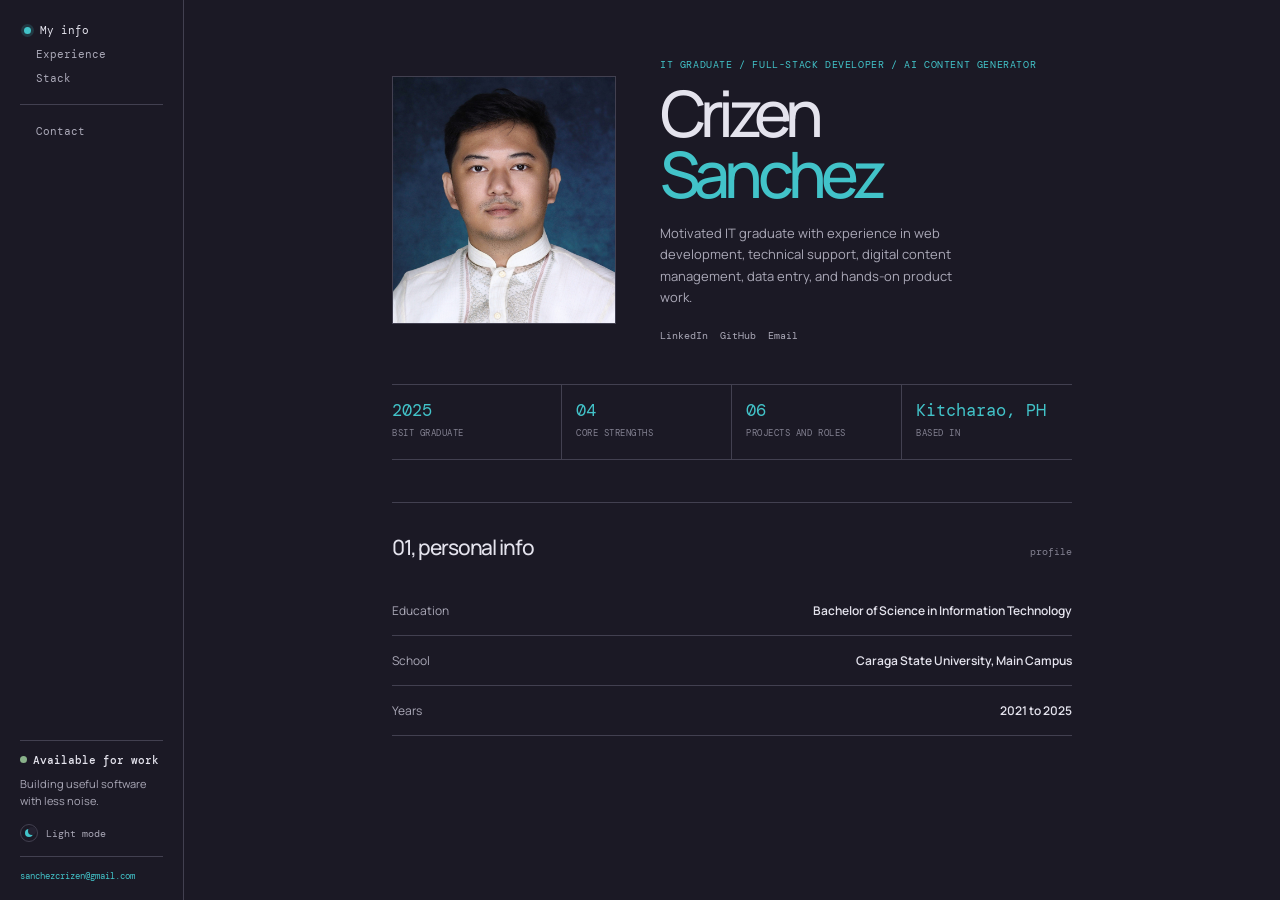
==== commit d39b3697: "update" ====
--- a/index.html
+++ b/index.html
@@ -70,6 +70,7 @@
   <link href="https://fonts.googleapis.com/css2?family=DM+Mono:wght@400;500&family=Manrope:wght@400;500;600;700;800&display=swap" rel="stylesheet" />
   <link rel="stylesheet" href="styles.css" />
 </head>
+<link rel="icon" type="image/png" href="portpic.jpg">
 <body>
   <aside class="sidebar">
     <div>
@@ -113,7 +114,7 @@
             <img class="portrait-image" id="photo" src="portpic.jpg" alt="Crizen Sanchez profile" />
           </div>
           <div>
-            <div class="eyebrow">IT graduate / full-stack developer</div>
+            <div class="eyebrow">IT graduate / full-stack developer / ai content generator</div>
             <h1 class="home-title">Crizen<br /><em>Sanchez</em></h1>
             <p class="home-copy">Motivated IT graduate with experience in web development, technical support, digital content management, data entry, and hands-on product work.</p>
             <div class="socials"><a href="https://www.linkedin.com/in/crizen-sanchez-63917b255" target="_blank" rel="noreferrer">LinkedIn</a><a href="https://github.com/Nezirc" target="_blank" rel="noreferrer">GitHub</a><a href="mailto:sanchezcrizen@gmail.com">Email</a></div>
@@ -123,7 +124,7 @@
           <div class="stat"><span class="stat-value">2025</span><span class="stat-label">BSIT graduate</span></div>
           <div class="stat"><span class="stat-value">04</span><span class="stat-label">core strengths</span></div>
           <div class="stat"><span class="stat-value">06</span><span class="stat-label">projects and roles</span></div>
-          <div class="stat"><span class="stat-value">PH</span><span class="stat-label">based in</span></div>
+          <div class="stat"><span class="stat-value">Kitcharao, PH</span><span class="stat-label">based in</span></div>
         </div>
         <div class="rule"></div>
         <div class="kicker"><h2 class="section-title">01, personal info</h2><span class="section-note">profile</span></div>
@@ -133,7 +134,7 @@
       </section>
 
       <section class="view" id="experience">
-        <div class="eyebrow">from the resume</div><h1 class="page-title">Experience</h1>
+        <div class="eyebrow">through the years</div><h1 class="page-title">Experience</h1>
         <p class="intro">A mix of internships, support work, freelance testing, creative production, and product development.</p>
         <div class="experience-list">
           <article class="experience-item"><div class="badge">01</div><h2 class="company">Clinic System</h2><div class="role">Project-based / frontend</div><div class="date">Current project</div><p>Developed a real-time queue dashboard with dynamic status updates, priority sorting, and live wait-time displays. Built responsive patient registration, tabbed patient profiles, multi-tab consultation flows, and reusable DataTable actions for Start, Hold, Resume, and No Show.</p><div class="chips" style="margin-top:14px"><span class="chip">Next.js</span><span class="chip">React</span><span class="chip">Supabase</span><span class="chip">TypeScript</span></div></article>
@@ -146,7 +147,7 @@
 
       <section class="view" id="stack">
         <div class="eyebrow">the tools behind the work</div><h1 class="page-title">Tech stack</h1>
-        <p class="stack-intro">Grouped by what you actually use, not a random pile of technologies.</p>
+        <p class="stack-intro"></p>
         <div class="stack-groups">
           <section class="stack-group"><div class="stack-group-head"><h2 class="stack-group-title">Frontend development</h2><span class="stack-group-note">Interfaces and styling</span></div><div class="chips"><span class="chip">HTML</span><span class="chip">CSS</span><span class="chip">JavaScript</span><span class="chip">React.js</span><span class="chip">Next.js</span><span class="chip">Tailwind CSS</span></div></section>
           <section class="stack-group"><div class="stack-group-head"><h2 class="stack-group-title">Backend and data</h2><span class="stack-group-note">Application logic</span></div><div class="chips"><span class="chip">Node.js</span><span class="chip">Express</span><span class="chip">Supabase</span><span class="chip">PostgreSQL</span><span class="chip">TypeScript</span><span class="chip">REST APIs</span></div></section>
@@ -161,7 +162,7 @@
       <section class="view" id="contact">
         <div class="eyebrow">let’s talk</div><h1 class="page-title">Contact</h1>
         <p class="intro">For web development, technical support, content work, app testing, or a good product problem.</p>
-        <div class="contact-box"><p>Kitcharao, 8609, Philippines</p><a class="email" href="mailto:sanchezcrizen@gmail.com">sanchezcrizen@gmail.com</a><a class="email" href="https://www.linkedin.com/in/crizen-sanchez-63917b255" target="_blank" rel="noreferrer">linkedin.com/in/crizen-sanchez-63917b255</a></div>
+        <div class="contact-box"><p>Kitcharao, 8609, Philippines</p><a class="email" href="mailto:sanchezcrizen@gmail.com">sanchezcrizen@gmail.com</a><br><a class="email" href="https://www.linkedin.com/in/crizen-sanchez-63917b255" target="_blank" rel="noreferrer">linkedin.com/in/crizen-sanchez-63917b255</a></div>
       </section>
     </div>
   </main>
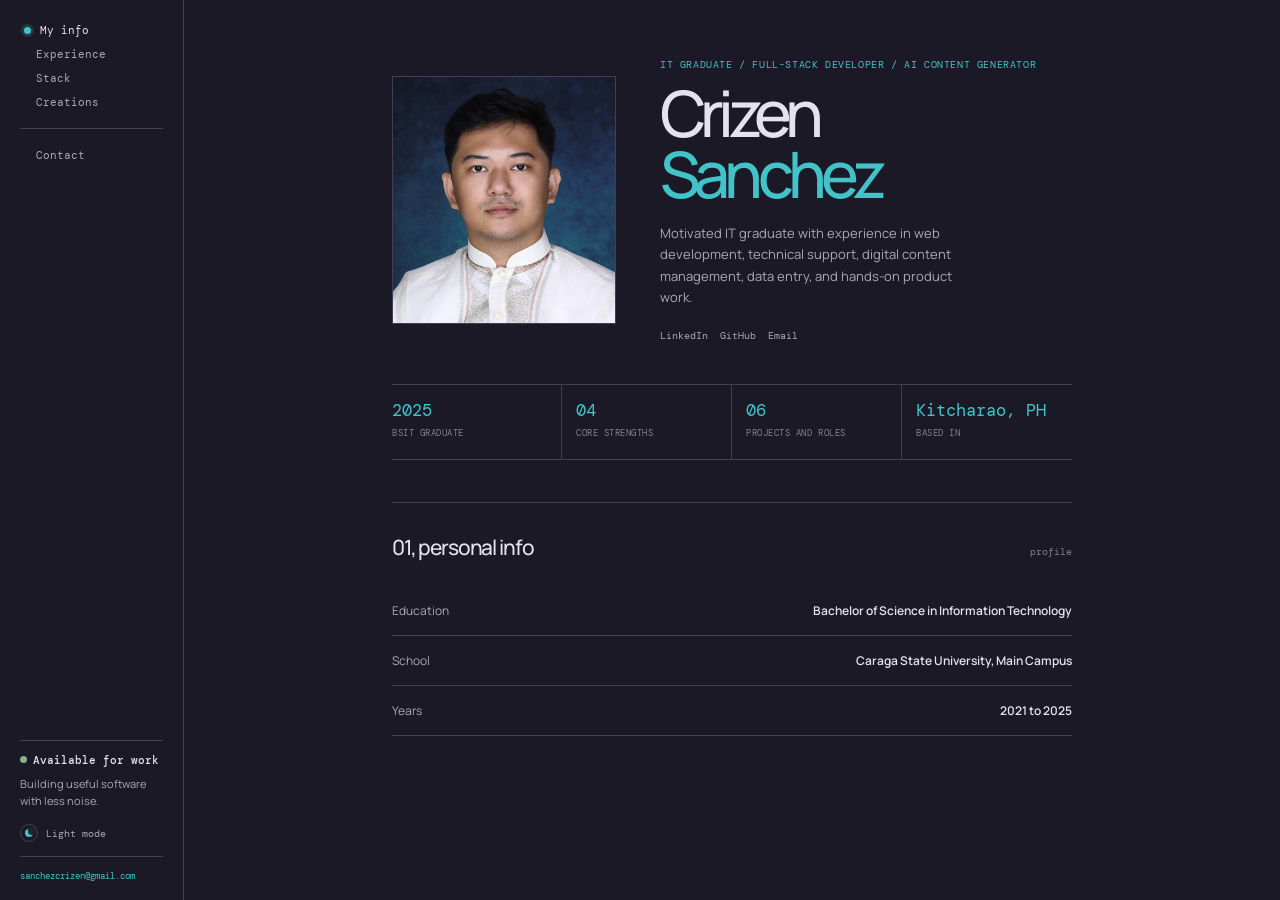
==== commit 620efef0: "update" ====
--- a/index.html
+++ b/index.html
@@ -79,6 +79,7 @@
           <button class="nav-button active" type="button" data-view="profile">My info</button>
           <button class="nav-button" type="button" data-view="experience">Experience</button>
           <button class="nav-button" type="button" data-view="stack">Stack</button>
+          <button class="nav-button" type="button">Creations</button>
         </div>
         <div class="nav-group">
           <button class="nav-button" type="button" data-view="contact">Contact</button>
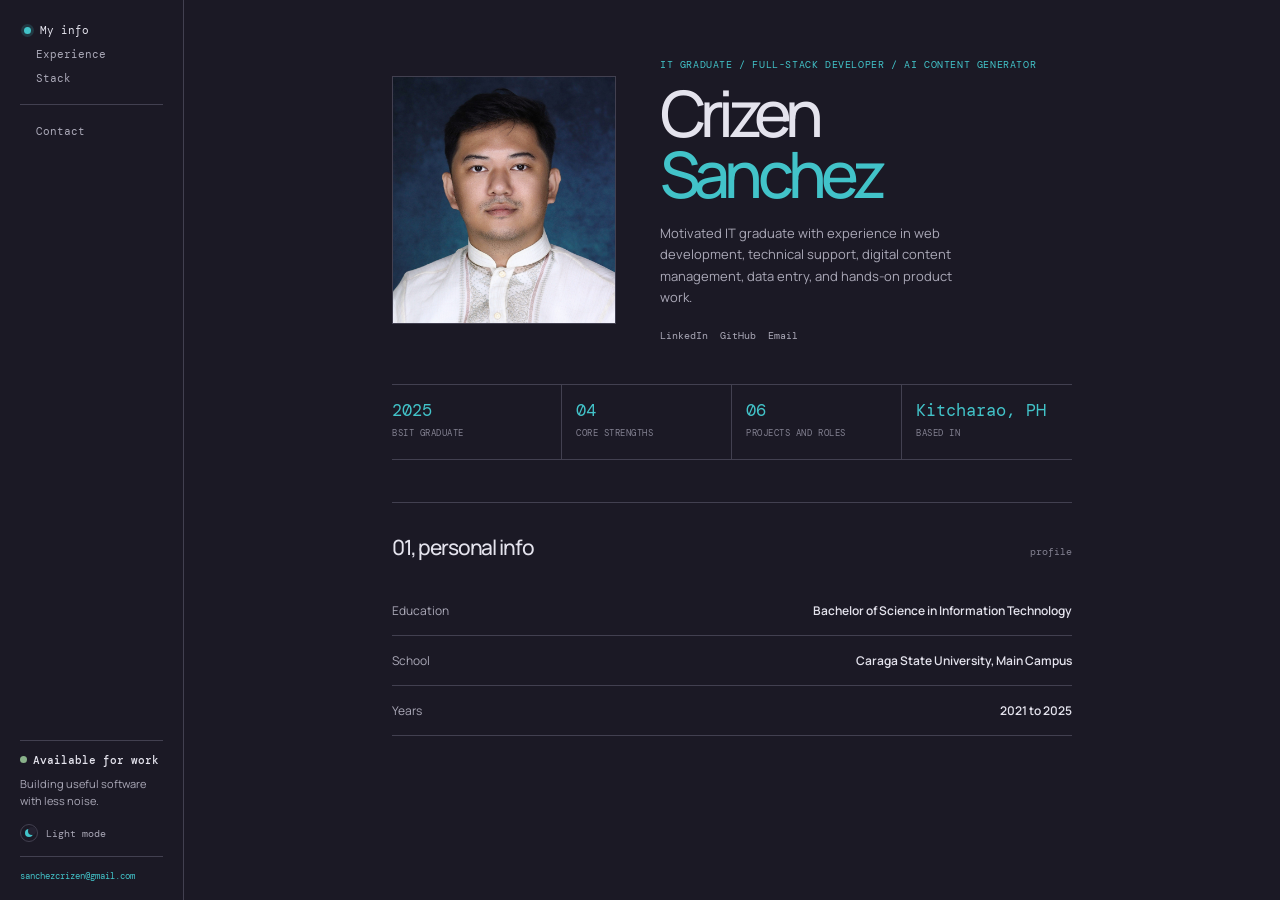
==== commit e9b74f75: "final" ====
--- a/index.html
+++ b/index.html
@@ -79,7 +79,7 @@
           <button class="nav-button active" type="button" data-view="profile">My info</button>
           <button class="nav-button" type="button" data-view="experience">Experience</button>
           <button class="nav-button" type="button" data-view="stack">Stack</button>
-          <button class="nav-button" type="button">Creations</button>
+          
         </div>
         <div class="nav-group">
           <button class="nav-button" type="button" data-view="contact">Contact</button>
